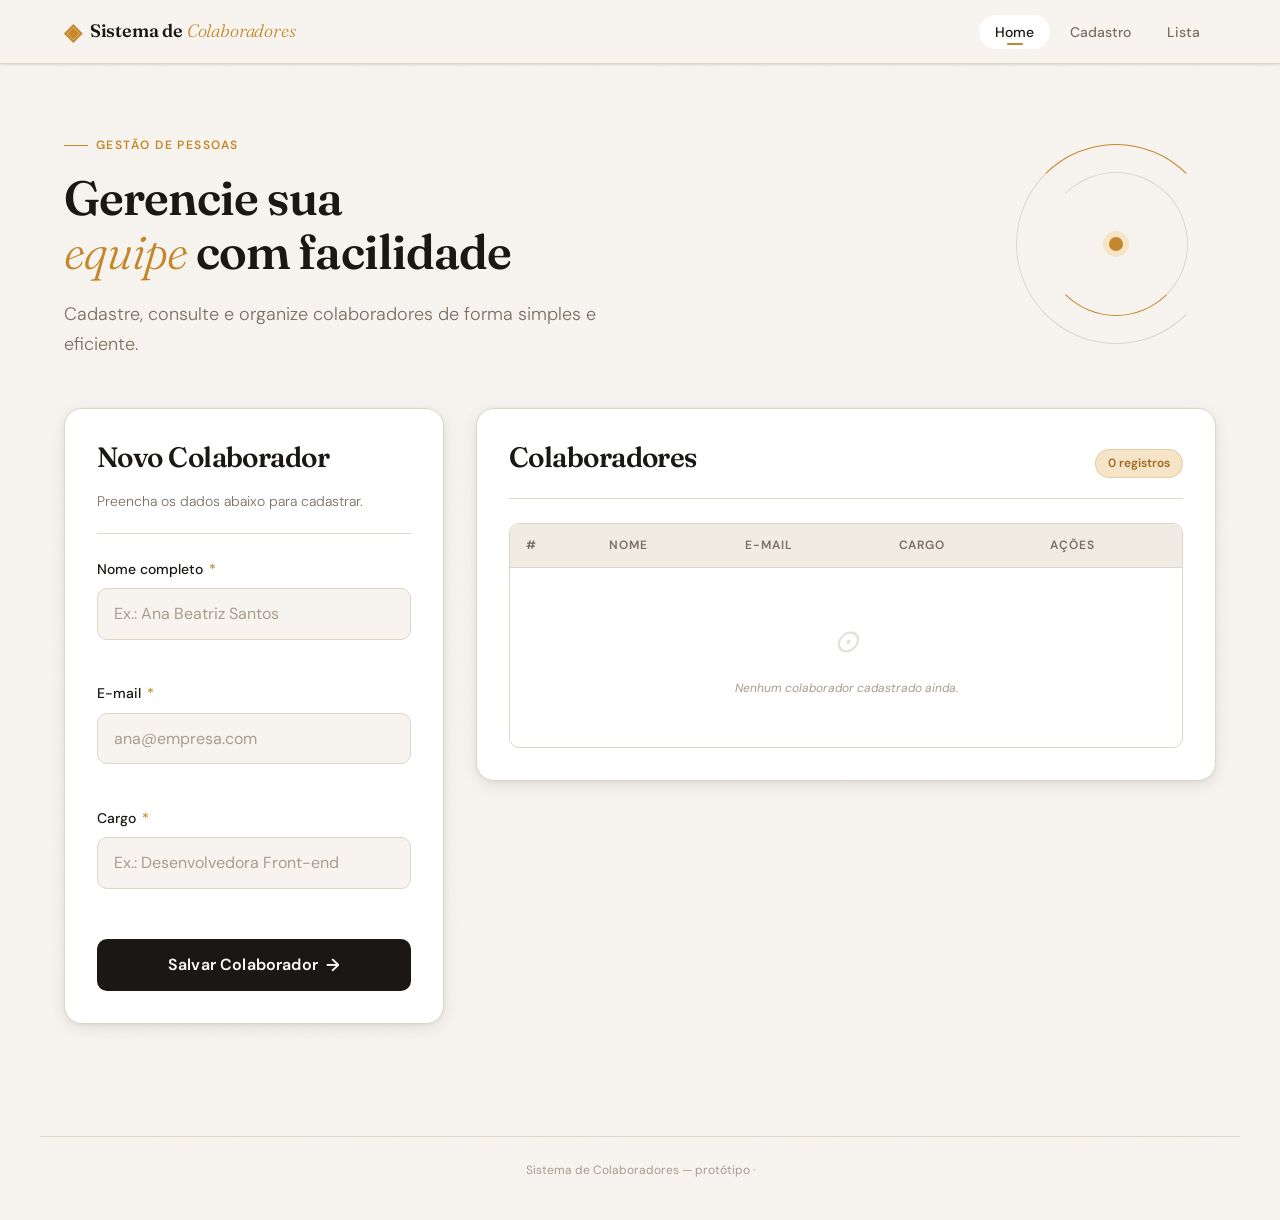
==== index.html @ d89692aa "Alterar nome da home page para index.html" ====
<!DOCTYPE html>
<html lang="pt-BR">
  <head>
    <meta charset="UTF-8" />
    <meta name="viewport" content="width=device-width, initial-scale=1.0" />
    <title>Sistema de Colaboradores</title>

    <!-- Google Fonts: Fraunces (display) + DM Sans (corpo) -->
    <link rel="preconnect" href="https://fonts.googleapis.com" />
    <link rel="preconnect" href="https://fonts.gstatic.com" crossorigin />
    <link
      href="https://fonts.googleapis.com/css2?family=Fraunces:ital,wght@0,300;0,600;1,300&family=DM+Sans:wght@300;400;500;600&display=swap"
      rel="stylesheet"
    />

    <link rel="stylesheet" href="styles.css" />
  </head>

  <body>
    <!-- ===================== CABEÇALHO ===================== -->
    <header class="header">
      <div class="header__inner">
        <!-- Logotipo / nome do sistema -->
        <div class="header__brand">
          <span class="header__brand-icon" aria-hidden="true">◈</span>
          <span class="header__brand-name">Sistema de <em>Colaboradores</em></span>
        </div>

        <!-- Botão hambúrguer (mobile) -->
        <button
          class="header__hamburger"
          id="hamburgerBtn"
          aria-label="Abrir menu"
          aria-expanded="false"
          aria-controls="mainNav"
        >
          <span></span><span></span><span></span>
        </button>

        <!-- Navegação principal -->
        <nav class="header__nav" id="mainNav" aria-label="Navegação principal">
          <ul class="nav__list" role="list">
            <li>
              <a href="#home" class="nav__link nav__link--active" data-section="home">Home</a>
            </li>
            <li>
              <a href="#cadastro" class="nav__link" data-section="cadastro">Cadastro</a>
            </li>
            <li>
              <a href="#lista" class="nav__link" data-section="lista">Lista</a>
            </li>
          </ul>
        </nav>
      </div>
    </header>

    <!-- ===================== CONTEÚDO PRINCIPAL ===================== -->
    <main class="main" id="home">

      <!-- --- Seção Hero --- -->
      <section class="hero" aria-labelledby="heroTitle">
        <div class="hero__content">
          <p class="hero__label">Gestão de pessoas</p>
          <h1 class="hero__title" id="heroTitle">
            Gerencie sua<br /><em>equipe</em> com facilidade
          </h1>
          <p class="hero__subtitle">
            Cadastre, consulte e organize colaboradores de forma simples e eficiente.
          </p>
        </div>
        <!-- Decoração geométrica -->
        <div class="hero__deco" aria-hidden="true">
          <div class="deco__ring deco__ring--1"></div>
          <div class="deco__ring deco__ring--2"></div>
          <div class="deco__dot"></div>
        </div>
      </section>

      <!-- --- Painel principal com formulário + tabela --- -->
      <div class="panel-wrapper">

        <!-- ---- Formulário de Cadastro ---- -->
        <section class="panel panel--form" id="cadastro" aria-labelledby="formTitle">
          <header class="panel__header">
            <h2 class="panel__title" id="formTitle">Novo Colaborador</h2>
            <p class="panel__subtitle">Preencha os dados abaixo para cadastrar.</p>
          </header>

          <!-- Toast de feedback (sucesso / erro) -->
          <div
            class="toast"
            id="toast"
            role="alert"
            aria-live="polite"
            aria-atomic="true"
            hidden
          ></div>

          <form class="form" id="employeeForm" novalidate>
            <!-- Nome Completo -->
            <div class="form__group" id="group-name">
              <label class="form__label" for="inputName">
                Nome completo <span class="form__required" aria-hidden="true">*</span>
              </label>
              <input
                class="form__input"
                type="text"
                id="inputName"
                name="name"
                placeholder="Ex.: Ana Beatriz Santos"
                autocomplete="name"
                aria-describedby="error-name"
                aria-required="true"
              />
              <span class="form__error" id="error-name" role="alert" aria-live="polite"></span>
            </div>

            <!-- E-mail -->
            <div class="form__group" id="group-email">
              <label class="form__label" for="inputEmail">
                E-mail <span class="form__required" aria-hidden="true">*</span>
              </label>
              <input
                class="form__input"
                type="email"
                id="inputEmail"
                name="email"
                placeholder="ana@empresa.com"
                autocomplete="email"
                aria-describedby="error-email"
                aria-required="true"
              />
              <span class="form__error" id="error-email" role="alert" aria-live="polite"></span>
            </div>

            <!-- Cargo -->
            <div class="form__group" id="group-role">
              <label class="form__label" for="inputRole">
                Cargo <span class="form__required" aria-hidden="true">*</span>
              </label>
              <input
                class="form__input"
                type="text"
                id="inputRole"
                name="role"
                placeholder="Ex.: Desenvolvedora Front-end"
                aria-describedby="error-role"
                aria-required="true"
              />
              <span class="form__error" id="error-role" role="alert" aria-live="polite"></span>
            </div>

            <!-- Botão de salvar -->
            <button class="btn btn--primary" type="submit" id="submitBtn">
              <span class="btn__text">Salvar Colaborador</span>
              <span class="btn__icon" aria-hidden="true">→</span>
            </button>
          </form>
        </section>

        <!-- ---- Tabela de Colaboradores ---- -->
        <section class="panel panel--table" id="lista" aria-labelledby="tableTitle">
          <header class="panel__header">
            <h2 class="panel__title" id="tableTitle">Colaboradores</h2>
            <!-- Contador dinâmico atualizado pelo TS -->
            <span class="badge" id="countBadge" aria-live="polite">0 registros</span>
          </header>

          <!-- Wrapper com scroll para responsividade -->
          <div class="table-wrapper" role="region" aria-label="Lista de colaboradores" tabindex="0">
            <table class="table" id="employeeTable" aria-describedby="tableTitle">
              <thead>
                <tr>
                  <th scope="col">#</th>
                  <th scope="col">Nome</th>
                  <th scope="col">E-mail</th>
                  <th scope="col">Cargo</th>
                  <th scope="col">Ações</th>
                </tr>
              </thead>
              <!-- Corpo populado dinamicamente pelo script.ts -->
              <tbody id="tableBody">
                <!-- Estado vazio exibido quando não há colaboradores -->
                <tr class="table__empty" id="emptyRow">
                  <td colspan="5">
                    <span class="table__empty-icon" aria-hidden="true">⊙</span>
                    Nenhum colaborador cadastrado ainda.
                  </td>
                </tr>
              </tbody>
            </table>
          </div>
        </section>

      </div><!-- /panel-wrapper -->
    </main>

    <!-- ===================== RODAPÉ ===================== -->
    <footer class="footer">
      <p>
        Sistema de Colaboradores &mdash; protótipo
        <span aria-hidden="true"> · </span>
        <span id="currentYear"></span>
      </p>
    </footer>

    <!--
      IMPORTANTE — TypeScript:
      O arquivo script.ts deve ser compilado para script.js antes de usar no browser.
      Execute no terminal:  tsc script.ts  (requer TypeScript instalado: npm i -g typescript)
      O tsconfig mínimo sugerido está documentado no início de script.ts.
    -->
    <script src="script.js" defer></script>
  </body>
</html>
---- styles.css ----
/*
 * styles.css — Sistema de Colaboradores
 * -------------------------------------------------------
 * Organização:
 *  1. Tokens (variáveis CSS)
 *  2. Reset / base
 *  3. Layout global
 *  4. Header & nav
 *  5. Hero
 *  6. Painéis (form + tabela)
 *  7. Formulário
 *  8. Tabela
 *  9. Toast (feedback)
 * 10. Footer
 * 11. Utilitários / animações
 * 12. Media queries (responsividade)
 */

/* =====================================================================
   1. TOKENS — todas as cores, espaçamentos e tipografia em um só lugar
   ===================================================================== */
:root {
  /* Paleta: fundo creme quente + accent âmbar + texto quase-preto */
  --clr-bg:          #F7F4EF;
  --clr-surface:     #FFFFFF;
  --clr-surface-alt: #F0EBE3;
  --clr-border:      #DDD5C8;

  --clr-accent:      #C4872B;       /* âmbar principal */
  --clr-accent-dark: #9E6A1C;       /* hover do accent */
  --clr-accent-lite: #F5E4C8;       /* tint suave */

  --clr-text:        #1A1714;       /* quase-preto quente */
  --clr-text-muted:  #7A6F63;
  --clr-text-light:  #A89C8E;

  --clr-success:     #2E7D5B;
  --clr-success-bg:  #D8F0E6;
  --clr-error:       #B03A2E;
  --clr-error-bg:    #FAE0DD;

  /* Tipografia */
  --font-display:  'Fraunces', Georgia, serif;
  --font-body:     'DM Sans', system-ui, sans-serif;

  --fs-xs:   0.75rem;
  --fs-sm:   0.875rem;
  --fs-base: 1rem;
  --fs-md:   1.125rem;
  --fs-lg:   1.375rem;
  --fs-xl:   1.75rem;
  --fs-2xl:  2.25rem;
  --fs-3xl:  3rem;

  /* Espaçamentos */
  --sp-1: 0.25rem;
  --sp-2: 0.5rem;
  --sp-3: 0.75rem;
  --sp-4: 1rem;
  --sp-5: 1.25rem;
  --sp-6: 1.5rem;
  --sp-8: 2rem;
  --sp-10: 2.5rem;
  --sp-12: 3rem;
  --sp-16: 4rem;

  /* Bordas & sombras */
  --radius-sm:  4px;
  --radius-md:  10px;
  --radius-lg:  18px;
  --radius-pill: 999px;

  --shadow-sm:  0 1px 3px rgba(0,0,0,.07), 0 1px 2px rgba(0,0,0,.05);
  --shadow-md:  0 4px 16px rgba(0,0,0,.09), 0 1px 4px rgba(0,0,0,.05);
  --shadow-lg:  0 12px 40px rgba(0,0,0,.12), 0 2px 8px rgba(0,0,0,.06);

  /* Transições */
  --ease:       cubic-bezier(.4, 0, .2, 1);
  --dur-fast:   150ms;
  --dur-base:   250ms;
  --dur-slow:   400ms;

  /* Layout */
  --max-content: 1200px;
  --header-h:    64px;
}

/* =====================================================================
   2. RESET / BASE
   ===================================================================== */
*, *::before, *::after { box-sizing: border-box; margin: 0; padding: 0; }

html {
  scroll-behavior: smooth;
  -webkit-text-size-adjust: 100%;
}

body {
  font-family: var(--font-body);
  font-size: var(--fs-base);
  line-height: 1.6;
  color: var(--clr-text);
  background-color: var(--clr-bg);
  /* Textura de grão suave para profundidade */
  background-image: url("data:image/svg+xml,%3Csvg xmlns='http://www.w3.org/2000/svg' width='300' height='300'%3E%3Cfilter id='n'%3E%3CfeTurbulence type='fractalNoise' baseFrequency='0.65' numOctaves='3' stitchTiles='stitch'/%3E%3C/filter%3E%3Crect width='300' height='300' filter='url(%23n)' opacity='0.025'/%3E%3C/svg%3E");
  min-height: 100dvh;
}

img, svg { display: block; max-width: 100%; }
button, input, select, textarea { font: inherit; }
a { color: inherit; text-decoration: none; }
ul, ol { list-style: none; }

/* Acessibilidade: foco visível */
:focus-visible {
  outline: 2px solid var(--clr-accent);
  outline-offset: 3px;
  border-radius: var(--radius-sm);
}

/* =====================================================================
   3. LAYOUT GLOBAL
   ===================================================================== */
.main {
  max-width: var(--max-content);
  margin: 0 auto;
  padding: 0 var(--sp-6) var(--sp-16);
}

/* =====================================================================
   4. HEADER & NAV
   ===================================================================== */
.header {
  position: sticky;
  top: 0;
  z-index: 100;
  height: var(--header-h);
  background: rgba(247, 244, 239, 0.88);
  backdrop-filter: blur(12px);
  -webkit-backdrop-filter: blur(12px);
  border-bottom: 1px solid var(--clr-border);
  box-shadow: var(--shadow-sm);
}

.header__inner {
  max-width: var(--max-content);
  margin: 0 auto;
  height: 100%;
  padding: 0 var(--sp-6);
  display: flex;
  align-items: center;
  justify-content: space-between;
  gap: var(--sp-4);
}

/* Logotipo */
.header__brand {
  display: flex;
  align-items: center;
  gap: var(--sp-2);
  font-family: var(--font-display);
  font-size: var(--fs-md);
  font-weight: 600;
  letter-spacing: -0.01em;
  white-space: nowrap;
}
.header__brand-icon {
  color: var(--clr-accent);
  font-size: 1.3em;
  line-height: 1;
}
.header__brand-name em {
  font-style: italic;
  font-weight: 300;
  color: var(--clr-accent);
}

/* Hamburger (mobile) */
.header__hamburger {
  display: none;
  flex-direction: column;
  justify-content: center;
  gap: 5px;
  width: 36px;
  height: 36px;
  background: none;
  border: none;
  cursor: pointer;
  padding: var(--sp-1);
  border-radius: var(--radius-sm);
  flex-shrink: 0;
}
.header__hamburger span {
  display: block;
  width: 22px;
  height: 2px;
  background: var(--clr-text);
  border-radius: 2px;
  transition: transform var(--dur-base) var(--ease),
              opacity var(--dur-base) var(--ease);
}
.header__hamburger.is-open span:nth-child(1) { transform: translateY(7px) rotate(45deg); }
.header__hamburger.is-open span:nth-child(2) { opacity: 0; transform: scaleX(0); }
.header__hamburger.is-open span:nth-child(3) { transform: translateY(-7px) rotate(-45deg); }

/* Nav links */
.nav__list {
  display: flex;
  gap: var(--sp-1);
  align-items: center;
}

.nav__link {
  position: relative;
  padding: var(--sp-2) var(--sp-4);
  font-size: var(--fs-sm);
  font-weight: 500;
  color: var(--clr-text-muted);
  border-radius: var(--radius-pill);
  transition: color var(--dur-fast) var(--ease),
              background var(--dur-fast) var(--ease);
}
.nav__link::after {
  content: '';
  position: absolute;
  bottom: 4px;
  left: 50%;
  transform: translateX(-50%) scaleX(0);
  width: 16px;
  height: 2px;
  background: var(--clr-accent);
  border-radius: 2px;
  transition: transform var(--dur-base) var(--ease);
}
.nav__link:hover,
.nav__link--active {
  color: var(--clr-text);
  background: var(--clr-surface);
}
.nav__link--active::after,
.nav__link:hover::after {
  transform: translateX(-50%) scaleX(1);
}

/* =====================================================================
   5. HERO
   ===================================================================== */
.hero {
  position: relative;
  padding: var(--sp-16) 0 var(--sp-12);
  display: flex;
  align-items: center;
  justify-content: space-between;
  gap: var(--sp-8);
  overflow: hidden;
}

.hero__content { flex: 1; min-width: 0; }

.hero__label {
  display: inline-flex;
  align-items: center;
  gap: var(--sp-2);
  font-size: var(--fs-xs);
  font-weight: 600;
  text-transform: uppercase;
  letter-spacing: 0.12em;
  color: var(--clr-accent);
  margin-bottom: var(--sp-4);
}
.hero__label::before {
  content: '';
  display: inline-block;
  width: 24px;
  height: 1px;
  background: var(--clr-accent);
}

.hero__title {
  font-family: var(--font-display);
  font-size: var(--fs-3xl);
  font-weight: 600;
  line-height: 1.12;
  letter-spacing: -0.02em;
  color: var(--clr-text);
  margin-bottom: var(--sp-5);
}
.hero__title em {
  font-style: italic;
  font-weight: 300;
  color: var(--clr-accent);
}

.hero__subtitle {
  max-width: 46ch;
  font-size: var(--fs-md);
  font-weight: 300;
  color: var(--clr-text-muted);
  line-height: 1.7;
}

/* Decoração geométrica */
.hero__deco {
  position: relative;
  width: 200px;
  height: 200px;
  flex-shrink: 0;
}
.deco__ring {
  position: absolute;
  border-radius: 50%;
  border: 1.5px solid var(--clr-border);
}
.deco__ring--1 {
  inset: 0;
  animation: spin 20s linear infinite;
  border-top-color: var(--clr-accent);
  border-right-color: transparent;
}
.deco__ring--2 {
  inset: 28px;
  animation: spin 14s linear infinite reverse;
  border-bottom-color: var(--clr-accent);
  border-left-color: transparent;
}
.deco__dot {
  position: absolute;
  inset: 50%;
  transform: translate(-50%, -50%);
  width: 14px;
  height: 14px;
  border-radius: 50%;
  background: var(--clr-accent);
  box-shadow: 0 0 0 6px var(--clr-accent-lite);
}

/* =====================================================================
   6. PAINÉIS (form + tabela lado a lado)
   ===================================================================== */
.panel-wrapper {
  display: grid;
  grid-template-columns: 380px 1fr;
  gap: var(--sp-8);
  align-items: start;
}

.panel {
  background: var(--clr-surface);
  border: 1px solid var(--clr-border);
  border-radius: var(--radius-lg);
  box-shadow: var(--shadow-md);
  padding: var(--sp-8);
  /* Animação de entrada */
  animation: fadeUp var(--dur-slow) var(--ease) both;
}
.panel--form  { animation-delay: 0.05s; }
.panel--table { animation-delay: 0.12s; }

.panel__header {
  display: flex;
  align-items: baseline;
  justify-content: space-between;
  gap: var(--sp-3);
  flex-wrap: wrap;
  margin-bottom: var(--sp-6);
  padding-bottom: var(--sp-5);
  border-bottom: 1px solid var(--clr-border);
}

.panel__title {
  font-family: var(--font-display);
  font-size: var(--fs-xl);
  font-weight: 600;
  letter-spacing: -0.02em;
  line-height: 1.2;
}

.panel__subtitle {
  font-size: var(--fs-sm);
  color: var(--clr-text-muted);
  margin-top: var(--sp-1);
  font-weight: 300;
}

/* Badge de contagem */
.badge {
  display: inline-flex;
  align-items: center;
  padding: var(--sp-1) var(--sp-3);
  background: var(--clr-accent-lite);
  color: var(--clr-accent-dark);
  font-size: var(--fs-xs);
  font-weight: 600;
  border-radius: var(--radius-pill);
  border: 1px solid rgba(196, 135, 43, 0.25);
  white-space: nowrap;
}

/* =====================================================================
   7. FORMULÁRIO
   ===================================================================== */
.form { display: flex; flex-direction: column; gap: var(--sp-5); }

.form__group { display: flex; flex-direction: column; gap: var(--sp-2); }

.form__label {
  font-size: var(--fs-sm);
  font-weight: 500;
  color: var(--clr-text);
}
.form__required { color: var(--clr-accent); margin-left: 2px; }

.form__input {
  width: 100%;
  padding: var(--sp-3) var(--sp-4);
  border: 1.5px solid var(--clr-border);
  border-radius: var(--radius-md);
  background: var(--clr-bg);
  color: var(--clr-text);
  font-size: var(--fs-base);
  transition: border-color var(--dur-fast) var(--ease),
              box-shadow var(--dur-fast) var(--ease),
              background var(--dur-fast) var(--ease);
  appearance: none;
}
.form__input::placeholder { color: var(--clr-text-light); }
.form__input:hover { border-color: var(--clr-text-muted); }
.form__input:focus {
  outline: none;
  border-color: var(--clr-accent);
  background: var(--clr-surface);
  box-shadow: 0 0 0 3px var(--clr-accent-lite);
}

/* Estado de erro */
.form__group.has-error .form__input {
  border-color: var(--clr-error);
  background: #fff8f8;
}
.form__group.has-error .form__input:focus {
  box-shadow: 0 0 0 3px var(--clr-error-bg);
}

.form__error {
  display: block;
  min-height: 1.2em;
  font-size: var(--fs-xs);
  font-weight: 500;
  color: var(--clr-error);
  animation: fadeUp 200ms var(--ease) both;
}

/* Botão principal */
.btn {
  display: inline-flex;
  align-items: center;
  justify-content: center;
  gap: var(--sp-2);
  padding: var(--sp-3) var(--sp-6);
  border: none;
  border-radius: var(--radius-md);
  font-size: var(--fs-base);
  font-weight: 600;
  cursor: pointer;
  transition: transform var(--dur-fast) var(--ease),
              box-shadow var(--dur-fast) var(--ease),
              background var(--dur-fast) var(--ease);
  user-select: none;
}
.btn--primary {
  background: var(--clr-text);
  color: #fff;
  width: 100%;
  margin-top: var(--sp-2);
  letter-spacing: 0.01em;
  position: relative;
  overflow: hidden;
}
/* Ripple no hover */
.btn--primary::before {
  content: '';
  position: absolute;
  inset: 0;
  background: var(--clr-accent);
  transform: translateX(-100%);
  transition: transform var(--dur-slow) var(--ease);
  z-index: 0;
}
.btn--primary:hover::before { transform: translateX(0); }
.btn--primary:hover { box-shadow: var(--shadow-md); }
.btn--primary:active { transform: scale(0.98); }
.btn__text, .btn__icon { position: relative; z-index: 1; }
.btn__icon {
  transition: transform var(--dur-base) var(--ease);
  font-size: 1.1em;
}
.btn--primary:hover .btn__icon { transform: translateX(4px); }

/* Botão de remover na tabela */
.btn--remove {
  background: none;
  color: var(--clr-text-light);
  border: 1px solid var(--clr-border);
  padding: var(--sp-1) var(--sp-3);
  font-size: var(--fs-xs);
  font-weight: 500;
  border-radius: var(--radius-sm);
  cursor: pointer;
  transition: color var(--dur-fast) var(--ease),
              border-color var(--dur-fast) var(--ease),
              background var(--dur-fast) var(--ease);
}
.btn--remove:hover {
  color: var(--clr-error);
  border-color: var(--clr-error);
  background: var(--clr-error-bg);
}

/* =====================================================================
   8. TABELA
   ===================================================================== */
.table-wrapper {
  overflow-x: auto;
  border-radius: var(--radius-md);
  border: 1px solid var(--clr-border);
}

.table {
  width: 100%;
  border-collapse: collapse;
  font-size: var(--fs-sm);
}

.table thead {
  background: var(--clr-surface-alt);
  border-bottom: 1px solid var(--clr-border);
}

.table th {
  padding: var(--sp-3) var(--sp-4);
  text-align: left;
  font-size: var(--fs-xs);
  font-weight: 600;
  text-transform: uppercase;
  letter-spacing: 0.08em;
  color: var(--clr-text-muted);
  white-space: nowrap;
}

.table td {
  padding: var(--sp-4);
  border-bottom: 1px solid var(--clr-border);
  vertical-align: middle;
  color: var(--clr-text);
}

.table tbody tr:last-child td { border-bottom: none; }

.table tbody tr {
  transition: background var(--dur-fast) var(--ease);
}
.table tbody tr:hover { background: var(--clr-bg); }

/* Linha de entrada (adicionada pelo JS) */
.table tbody tr.row-enter {
  animation: rowSlideIn 350ms var(--ease) both;
}

/* Estado vazio */
.table__empty td {
  text-align: center;
  padding: var(--sp-12) var(--sp-4);
  color: var(--clr-text-muted);
  font-size: var(--fs-sm);
  font-style: italic;
}
.table__empty-icon {
  display: block;
  font-size: 2rem;
  margin-bottom: var(--sp-3);
  opacity: 0.3;
}

/* Número de linha */
.table td:first-child {
  font-size: var(--fs-xs);
  color: var(--clr-text-light);
  font-variant-numeric: tabular-nums;
  width: 2.5rem;
}

/* =====================================================================
   9. TOAST (feedback visual)
   ===================================================================== */
.toast {
  display: flex;
  align-items: center;
  gap: var(--sp-3);
  padding: var(--sp-3) var(--sp-5);
  border-radius: var(--radius-md);
  font-size: var(--fs-sm);
  font-weight: 500;
  margin-bottom: var(--sp-5);
  animation: fadeUp var(--dur-base) var(--ease) both;
}
.toast[hidden] { display: none; }

.toast--success {
  background: var(--clr-success-bg);
  color: var(--clr-success);
  border: 1px solid rgba(46, 125, 91, .25);
}
.toast--error {
  background: var(--clr-error-bg);
  color: var(--clr-error);
  border: 1px solid rgba(176, 58, 46, .25);
}

/* =====================================================================
   10. FOOTER
   ===================================================================== */
.footer {
  max-width: var(--max-content);
  margin: var(--sp-12) auto 0;
  padding: var(--sp-6) var(--sp-6) var(--sp-10);
  text-align: center;
  font-size: var(--fs-xs);
  color: var(--clr-text-light);
  border-top: 1px solid var(--clr-border);
}

/* =====================================================================
   11. ANIMAÇÕES
   ===================================================================== */
@keyframes fadeUp {
  from { opacity: 0; transform: translateY(10px); }
  to   { opacity: 1; transform: translateY(0); }
}

@keyframes spin {
  to { transform: rotate(360deg); }
}

@keyframes rowSlideIn {
  from { opacity: 0; transform: translateX(-12px); }
  to   { opacity: 1; transform: translateX(0); }
}

/* =====================================================================
   12. RESPONSIVIDADE
   ===================================================================== */

/* Tablet: coluna única */
@media (max-width: 900px) {
  .panel-wrapper {
    grid-template-columns: 1fr;
  }
  .hero__deco { display: none; }
  .hero__title { font-size: var(--fs-2xl); }
}

/* Mobile */
@media (max-width: 600px) {
  :root { --sp-6: 1rem; }

  .header__nav {
    display: none;
    position: fixed;
    inset: var(--header-h) 0 0;
    background: rgba(247, 244, 239, 0.97);
    backdrop-filter: blur(12px);
    -webkit-backdrop-filter: blur(12px);
    padding: var(--sp-8) var(--sp-6);
    border-top: 1px solid var(--clr-border);
    z-index: 99;
  }
  .header__nav.is-open { display: block; }
  .header__hamburger { display: flex; }

  .nav__list {
    flex-direction: column;
    align-items: flex-start;
    gap: var(--sp-2);
  }
  .nav__link {
    font-size: var(--fs-lg);
    padding: var(--sp-3) var(--sp-4);
    width: 100%;
  }

  .hero { padding: var(--sp-10) 0 var(--sp-8); }
  .hero__title { font-size: var(--fs-xl); }
  .hero__subtitle { font-size: var(--fs-base); }

  .panel { padding: var(--sp-6); }

  /* Ocultar colunas menos importantes em telas pequenas */
  .table th:nth-child(3),
  .table td:nth-child(3) { display: none; }
}
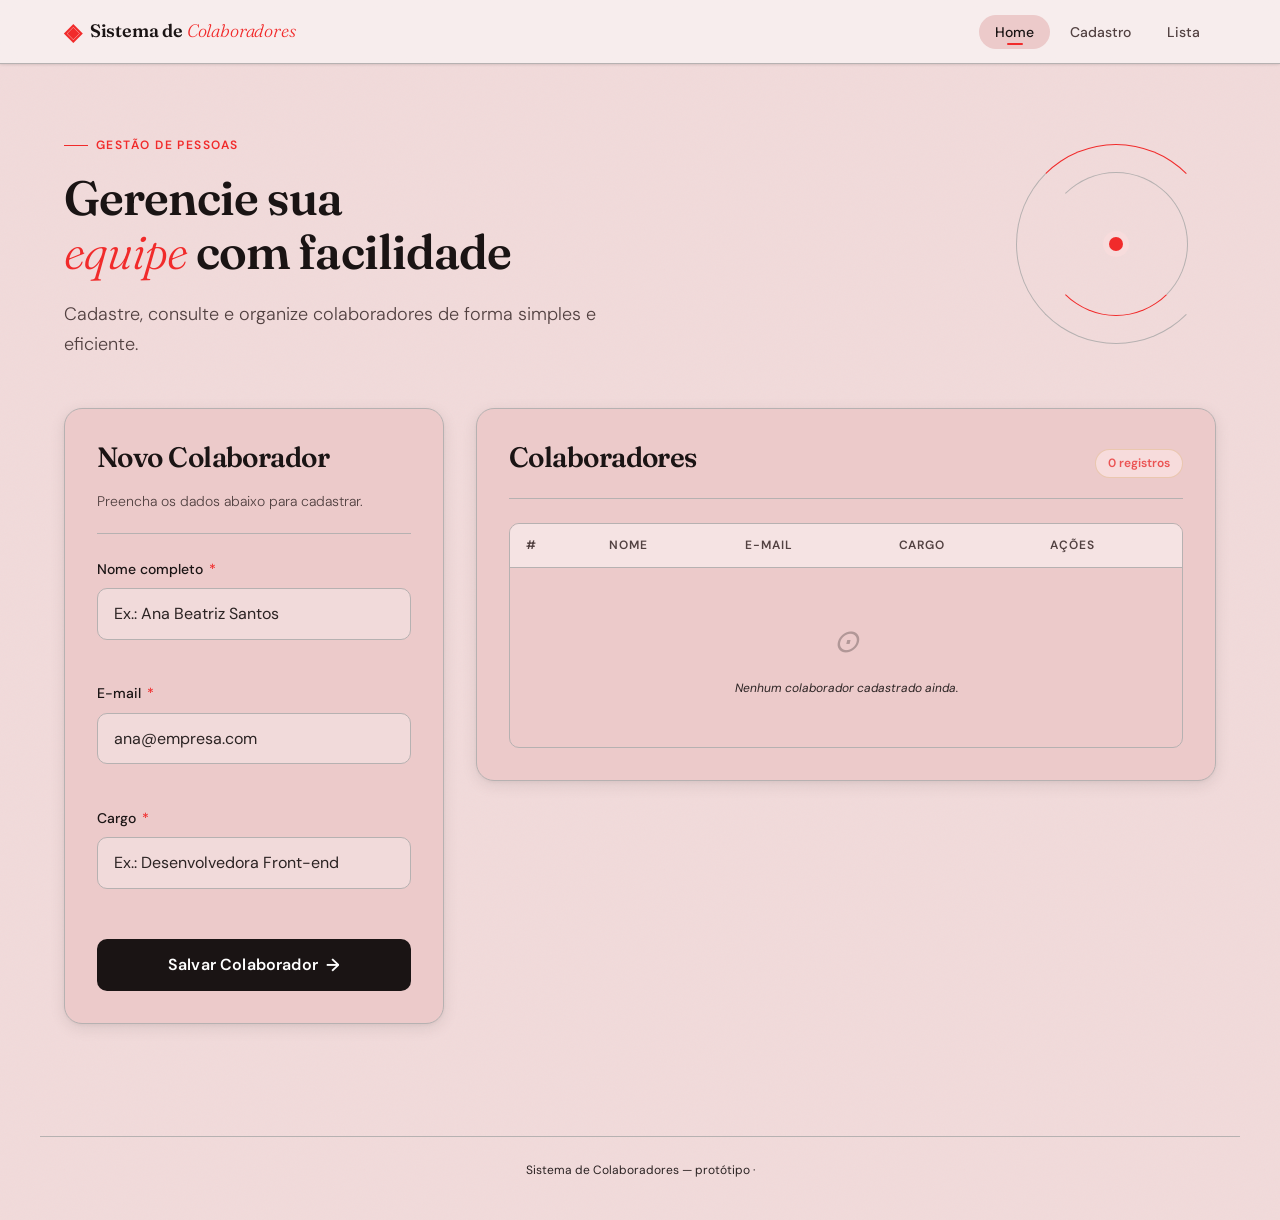
==== commit dff4cc9e: "Alteração da paleta de cores" ====
--- a/index.html
+++ b/index.html
@@ -13,7 +13,7 @@
       rel="stylesheet"
     />
 
-    <link rel="stylesheet" href="styles.css" />
+    <link rel="stylesheet" href="css/styles.css" />
   </head>
 
   <body>
--- a/css/styles.css
+++ b/css/styles.css
@@ -0,0 +1,700 @@
+/*
+ * styles.css — Sistema de Colaboradores
+ * -------------------------------------------------------
+ * Organização:
+ *  1. Tokens (variáveis CSS)
+ *  2. Reset / base
+ *  3. Layout global
+ *  4. Header & nav
+ *  5. Hero
+ *  6. Painéis (form + tabela)
+ *  7. Formulário
+ *  8. Tabela
+ *  9. Toast (feedback)
+ * 10. Footer
+ * 11. Utilitários / animações
+ * 12. Media queries (responsividade)
+ */
+
+/* =====================================================================
+   1. TOKENS — todas as cores, espaçamentos e tipografia em um só lugar
+   ===================================================================== */
+:root {
+  /* Paleta: fundo creme quente + accent âmbar + texto quase-preto */
+  --clr-bg:          #f1dada;
+  --clr-surface:     #eccaca;
+  --clr-surface-alt: #f5e3e3;
+  --clr-border:      #b6b1b1;
+
+  --clr-accent:      #f12b2b;       /* âmbar principal */
+  --clr-accent-dark: #eb5353;       /* hover do accent */
+  --clr-accent-lite: #f7dcdc;       /* tint suave */
+
+  --clr-text:        #1a1414;       /* quase-preto quente */
+  --clr-text-muted:  #524141;
+  --clr-text-light:  #2b2323;
+
+  --clr-success:     #2E7D5B;
+  --clr-success-bg:  #D8F0E6;
+  --clr-error:       #B03A2E;
+  --clr-error-bg:    #FAE0DD;
+
+  /* Tipografia */
+  --font-display:  'Fraunces', Georgia, serif;
+  --font-body:     'DM Sans', system-ui, sans-serif;
+
+  --fs-xs:   0.75rem;
+  --fs-sm:   0.875rem;
+  --fs-base: 1rem;
+  --fs-md:   1.125rem;
+  --fs-lg:   1.375rem;
+  --fs-xl:   1.75rem;
+  --fs-2xl:  2.25rem;
+  --fs-3xl:  3rem;
+
+  /* Espaçamentos */
+  --sp-1: 0.25rem;
+  --sp-2: 0.5rem;
+  --sp-3: 0.75rem;
+  --sp-4: 1rem;
+  --sp-5: 1.25rem;
+  --sp-6: 1.5rem;
+  --sp-8: 2rem;
+  --sp-10: 2.5rem;
+  --sp-12: 3rem;
+  --sp-16: 4rem;
+
+  /* Bordas & sombras */
+  --radius-sm:  4px;
+  --radius-md:  10px;
+  --radius-lg:  18px;
+  --radius-pill: 999px;
+
+  --shadow-sm:  0 1px 3px rgba(0,0,0,.07), 0 1px 2px rgba(0,0,0,.05);
+  --shadow-md:  0 4px 16px rgba(0,0,0,.09), 0 1px 4px rgba(0,0,0,.05);
+  --shadow-lg:  0 12px 40px rgba(0,0,0,.12), 0 2px 8px rgba(0,0,0,.06);
+
+  /* Transições */
+  --ease:       cubic-bezier(.4, 0, .2, 1);
+  --dur-fast:   150ms;
+  --dur-base:   250ms;
+  --dur-slow:   400ms;
+
+  /* Layout */
+  --max-content: 1200px;
+  --header-h:    64px;
+}
+
+/* =====================================================================
+   2. RESET / BASE
+   ===================================================================== */
+*, *::before, *::after { box-sizing: border-box; margin: 0; padding: 0; }
+
+html {
+  scroll-behavior: smooth;
+  -webkit-text-size-adjust: 100%;
+}
+
+body {
+  font-family: var(--font-body);
+  font-size: var(--fs-base);
+  line-height: 1.6;
+  color: var(--clr-text);
+  background-color: var(--clr-bg);
+  /* Textura de grão suave para profundidade */
+  background-image: url("data:image/svg+xml,%3Csvg xmlns='http://www.w3.org/2000/svg' width='300' height='300'%3E%3Cfilter id='n'%3E%3CfeTurbulence type='fractalNoise' baseFrequency='0.65' numOctaves='3' stitchTiles='stitch'/%3E%3C/filter%3E%3Crect width='300' height='300' filter='url(%23n)' opacity='0.025'/%3E%3C/svg%3E");
+  min-height: 100dvh;
+}
+
+img, svg { display: block; max-width: 100%; }
+button, input, select, textarea { font: inherit; }
+a { color: inherit; text-decoration: none; }
+ul, ol { list-style: none; }
+
+/* Acessibilidade: foco visível */
+:focus-visible {
+  outline: 2px solid var(--clr-accent);
+  outline-offset: 3px;
+  border-radius: var(--radius-sm);
+}
+
+/* =====================================================================
+   3. LAYOUT GLOBAL
+   ===================================================================== */
+.main {
+  max-width: var(--max-content);
+  margin: 0 auto;
+  padding: 0 var(--sp-6) var(--sp-16);
+}
+
+/* =====================================================================
+   4. HEADER & NAV
+   ===================================================================== */
+.header {
+  position: sticky;
+  top: 0;
+  z-index: 100;
+  height: var(--header-h);
+  background: rgba(247, 239, 239, 0.88);
+  backdrop-filter: blur(12px);
+  -webkit-backdrop-filter: blur(12px);
+  border-bottom: 1px solid var(--clr-border);
+  box-shadow: var(--shadow-sm);
+}
+
+.header__inner {
+  max-width: var(--max-content);
+  margin: 0 auto;
+  height: 100%;
+  padding: 0 var(--sp-6);
+  display: flex;
+  align-items: center;
+  justify-content: space-between;
+  gap: var(--sp-4);
+}
+
+/* Logotipo */
+.header__brand {
+  display: flex;
+  align-items: center;
+  gap: var(--sp-2);
+  font-family: var(--font-display);
+  font-size: var(--fs-md);
+  font-weight: 600;
+  letter-spacing: -0.01em;
+  white-space: nowrap;
+}
+.header__brand-icon {
+  color: var(--clr-accent);
+  font-size: 1.3em;
+  line-height: 1;
+}
+.header__brand-name em {
+  font-style: italic;
+  font-weight: 300;
+  color: var(--clr-accent);
+}
+
+/* Hamburger (mobile) */
+.header__hamburger {
+  display: none;
+  flex-direction: column;
+  justify-content: center;
+  gap: 5px;
+  width: 36px;
+  height: 36px;
+  background: none;
+  border: none;
+  cursor: pointer;
+  padding: var(--sp-1);
+  border-radius: var(--radius-sm);
+  flex-shrink: 0;
+}
+.header__hamburger span {
+  display: block;
+  width: 22px;
+  height: 2px;
+  background: var(--clr-text);
+  border-radius: 2px;
+  transition: transform var(--dur-base) var(--ease),
+              opacity var(--dur-base) var(--ease);
+}
+.header__hamburger.is-open span:nth-child(1) { transform: translateY(7px) rotate(45deg); }
+.header__hamburger.is-open span:nth-child(2) { opacity: 0; transform: scaleX(0); }
+.header__hamburger.is-open span:nth-child(3) { transform: translateY(-7px) rotate(-45deg); }
+
+/* Nav links */
+.nav__list {
+  display: flex;
+  gap: var(--sp-1);
+  align-items: center;
+}
+
+.nav__link {
+  position: relative;
+  padding: var(--sp-2) var(--sp-4);
+  font-size: var(--fs-sm);
+  font-weight: 500;
+  color: var(--clr-text-muted);
+  border-radius: var(--radius-pill);
+  transition: color var(--dur-fast) var(--ease),
+              background var(--dur-fast) var(--ease);
+}
+.nav__link::after {
+  content: '';
+  position: absolute;
+  bottom: 4px;
+  left: 50%;
+  transform: translateX(-50%) scaleX(0);
+  width: 16px;
+  height: 2px;
+  background: var(--clr-accent);
+  border-radius: 2px;
+  transition: transform var(--dur-base) var(--ease);
+}
+.nav__link:hover,
+.nav__link--active {
+  color: var(--clr-text);
+  background: var(--clr-surface);
+}
+.nav__link--active::after,
+.nav__link:hover::after {
+  transform: translateX(-50%) scaleX(1);
+}
+
+/* =====================================================================
+   5. HERO
+   ===================================================================== */
+.hero {
+  position: relative;
+  padding: var(--sp-16) 0 var(--sp-12);
+  display: flex;
+  align-items: center;
+  justify-content: space-between;
+  gap: var(--sp-8);
+  overflow: hidden;
+}
+
+.hero__content { flex: 1; min-width: 0; }
+
+.hero__label {
+  display: inline-flex;
+  align-items: center;
+  gap: var(--sp-2);
+  font-size: var(--fs-xs);
+  font-weight: 600;
+  text-transform: uppercase;
+  letter-spacing: 0.12em;
+  color: var(--clr-accent);
+  margin-bottom: var(--sp-4);
+}
+.hero__label::before {
+  content: '';
+  display: inline-block;
+  width: 24px;
+  height: 1px;
+  background: var(--clr-accent);
+}
+
+.hero__title {
+  font-family: var(--font-display);
+  font-size: var(--fs-3xl);
+  font-weight: 600;
+  line-height: 1.12;
+  letter-spacing: -0.02em;
+  color: var(--clr-text);
+  margin-bottom: var(--sp-5);
+}
+.hero__title em {
+  font-style: italic;
+  font-weight: 300;
+  color: var(--clr-accent);
+}
+
+.hero__subtitle {
+  max-width: 46ch;
+  font-size: var(--fs-md);
+  font-weight: 300;
+  color: var(--clr-text-muted);
+  line-height: 1.7;
+}
+
+/* Decoração geométrica */
+.hero__deco {
+  position: relative;
+  width: 200px;
+  height: 200px;
+  flex-shrink: 0;
+}
+.deco__ring {
+  position: absolute;
+  border-radius: 50%;
+  border: 1.5px solid var(--clr-border);
+}
+.deco__ring--1 {
+  inset: 0;
+  animation: spin 20s linear infinite;
+  border-top-color: var(--clr-accent);
+  border-right-color: transparent;
+}
+.deco__ring--2 {
+  inset: 28px;
+  animation: spin 14s linear infinite reverse;
+  border-bottom-color: var(--clr-accent);
+  border-left-color: transparent;
+}
+.deco__dot {
+  position: absolute;
+  inset: 50%;
+  transform: translate(-50%, -50%);
+  width: 14px;
+  height: 14px;
+  border-radius: 50%;
+  background: var(--clr-accent);
+  box-shadow: 0 0 0 6px var(--clr-accent-lite);
+}
+
+/* =====================================================================
+   6. PAINÉIS (form + tabela lado a lado)
+   ===================================================================== */
+.panel-wrapper {
+  display: grid;
+  grid-template-columns: 380px 1fr;
+  gap: var(--sp-8);
+  align-items: start;
+}
+
+.panel {
+  background: var(--clr-surface);
+  border: 1px solid var(--clr-border);
+  border-radius: var(--radius-lg);
+  box-shadow: var(--shadow-md);
+  padding: var(--sp-8);
+  /* Animação de entrada */
+  animation: fadeUp var(--dur-slow) var(--ease) both;
+}
+.panel--form  { animation-delay: 0.05s; }
+.panel--table { animation-delay: 0.12s; }
+
+.panel__header {
+  display: flex;
+  align-items: baseline;
+  justify-content: space-between;
+  gap: var(--sp-3);
+  flex-wrap: wrap;
+  margin-bottom: var(--sp-6);
+  padding-bottom: var(--sp-5);
+  border-bottom: 1px solid var(--clr-border);
+}
+
+.panel__title {
+  font-family: var(--font-display);
+  font-size: var(--fs-xl);
+  font-weight: 600;
+  letter-spacing: -0.02em;
+  line-height: 1.2;
+}
+
+.panel__subtitle {
+  font-size: var(--fs-sm);
+  color: var(--clr-text-muted);
+  margin-top: var(--sp-1);
+  font-weight: 300;
+}
+
+/* Badge de contagem */
+.badge {
+  display: inline-flex;
+  align-items: center;
+  padding: var(--sp-1) var(--sp-3);
+  background: var(--clr-accent-lite);
+  color: var(--clr-accent-dark);
+  font-size: var(--fs-xs);
+  font-weight: 600;
+  border-radius: var(--radius-pill);
+  border: 1px solid rgba(196, 135, 43, 0.25);
+  white-space: nowrap;
+}
+
+/* =====================================================================
+   7. FORMULÁRIO
+   ===================================================================== */
+.form { display: flex; flex-direction: column; gap: var(--sp-5); }
+
+.form__group { display: flex; flex-direction: column; gap: var(--sp-2); }
+
+.form__label {
+  font-size: var(--fs-sm);
+  font-weight: 500;
+  color: var(--clr-text);
+}
+.form__required { color: var(--clr-accent); margin-left: 2px; }
+
+.form__input {
+  width: 100%;
+  padding: var(--sp-3) var(--sp-4);
+  border: 1.5px solid var(--clr-border);
+  border-radius: var(--radius-md);
+  background: var(--clr-bg);
+  color: var(--clr-text);
+  font-size: var(--fs-base);
+  transition: border-color var(--dur-fast) var(--ease),
+              box-shadow var(--dur-fast) var(--ease),
+              background var(--dur-fast) var(--ease);
+  appearance: none;
+}
+.form__input::placeholder { color: var(--clr-text-light); }
+.form__input:hover { border-color: var(--clr-text-muted); }
+.form__input:focus {
+  outline: none;
+  border-color: var(--clr-accent);
+  background: var(--clr-surface);
+  box-shadow: 0 0 0 3px var(--clr-accent-lite);
+}
+
+/* Estado de erro */
+.form__group.has-error .form__input {
+  border-color: var(--clr-error);
+  background: #fff8f8;
+}
+.form__group.has-error .form__input:focus {
+  box-shadow: 0 0 0 3px var(--clr-error-bg);
+}
+
+.form__error {
+  display: block;
+  min-height: 1.2em;
+  font-size: var(--fs-xs);
+  font-weight: 500;
+  color: var(--clr-error);
+  animation: fadeUp 200ms var(--ease) both;
+}
+
+/* Botão principal */
+.btn {
+  display: inline-flex;
+  align-items: center;
+  justify-content: center;
+  gap: var(--sp-2);
+  padding: var(--sp-3) var(--sp-6);
+  border: none;
+  border-radius: var(--radius-md);
+  font-size: var(--fs-base);
+  font-weight: 600;
+  cursor: pointer;
+  transition: transform var(--dur-fast) var(--ease),
+              box-shadow var(--dur-fast) var(--ease),
+              background var(--dur-fast) var(--ease);
+  user-select: none;
+}
+.btn--primary {
+  background: var(--clr-text);
+  color: #fff;
+  width: 100%;
+  margin-top: var(--sp-2);
+  letter-spacing: 0.01em;
+  position: relative;
+  overflow: hidden;
+}
+/* Ripple no hover */
+.btn--primary::before {
+  content: '';
+  position: absolute;
+  inset: 0;
+  background: var(--clr-accent);
+  transform: translateX(-100%);
+  transition: transform var(--dur-slow) var(--ease);
+  z-index: 0;
+}
+.btn--primary:hover::before { transform: translateX(0); }
+.btn--primary:hover { box-shadow: var(--shadow-md); }
+.btn--primary:active { transform: scale(0.98); }
+.btn__text, .btn__icon { position: relative; z-index: 1; }
+.btn__icon {
+  transition: transform var(--dur-base) var(--ease);
+  font-size: 1.1em;
+}
+.btn--primary:hover .btn__icon { transform: translateX(4px); }
+
+/* Botão de remover na tabela */
+.btn--remove {
+  background: none;
+  color: var(--clr-text-light);
+  border: 1px solid var(--clr-border);
+  padding: var(--sp-1) var(--sp-3);
+  font-size: var(--fs-xs);
+  font-weight: 500;
+  border-radius: var(--radius-sm);
+  cursor: pointer;
+  transition: color var(--dur-fast) var(--ease),
+              border-color var(--dur-fast) var(--ease),
+              background var(--dur-fast) var(--ease);
+}
+.btn--remove:hover {
+  color: var(--clr-error);
+  border-color: var(--clr-error);
+  background: var(--clr-error-bg);
+}
+
+/* =====================================================================
+   8. TABELA
+   ===================================================================== */
+.table-wrapper {
+  overflow-x: auto;
+  border-radius: var(--radius-md);
+  border: 1px solid var(--clr-border);
+}
+
+.table {
+  width: 100%;
+  border-collapse: collapse;
+  font-size: var(--fs-sm);
+}
+
+.table thead {
+  background: var(--clr-surface-alt);
+  border-bottom: 1px solid var(--clr-border);
+}
+
+.table th {
+  padding: var(--sp-3) var(--sp-4);
+  text-align: left;
+  font-size: var(--fs-xs);
+  font-weight: 600;
+  text-transform: uppercase;
+  letter-spacing: 0.08em;
+  color: var(--clr-text-muted);
+  white-space: nowrap;
+}
+
+.table td {
+  padding: var(--sp-4);
+  border-bottom: 1px solid var(--clr-border);
+  vertical-align: middle;
+  color: var(--clr-text);
+}
+
+.table tbody tr:last-child td { border-bottom: none; }
+
+.table tbody tr {
+  transition: background var(--dur-fast) var(--ease);
+}
+.table tbody tr:hover { background: var(--clr-bg); }
+
+/* Linha de entrada (adicionada pelo JS) */
+.table tbody tr.row-enter {
+  animation: rowSlideIn 350ms var(--ease) both;
+}
+
+/* Estado vazio */
+.table__empty td {
+  text-align: center;
+  padding: var(--sp-12) var(--sp-4);
+  color: var(--clr-text-muted);
+  font-size: var(--fs-sm);
+  font-style: italic;
+}
+.table__empty-icon {
+  display: block;
+  font-size: 2rem;
+  margin-bottom: var(--sp-3);
+  opacity: 0.3;
+}
+
+/* Número de linha */
+.table td:first-child {
+  font-size: var(--fs-xs);
+  color: var(--clr-text-light);
+  font-variant-numeric: tabular-nums;
+  width: 2.5rem;
+}
+
+/* =====================================================================
+   9. TOAST (feedback visual)
+   ===================================================================== */
+.toast {
+  display: flex;
+  align-items: center;
+  gap: var(--sp-3);
+  padding: var(--sp-3) var(--sp-5);
+  border-radius: var(--radius-md);
+  font-size: var(--fs-sm);
+  font-weight: 500;
+  margin-bottom: var(--sp-5);
+  animation: fadeUp var(--dur-base) var(--ease) both;
+}
+.toast[hidden] { display: none; }
+
+.toast--success {
+  background: var(--clr-success-bg);
+  color: var(--clr-success);
+  border: 1px solid rgba(46, 125, 91, .25);
+}
+.toast--error {
+  background: var(--clr-error-bg);
+  color: var(--clr-error);
+  border: 1px solid rgba(176, 58, 46, .25);
+}
+
+/* =====================================================================
+   10. FOOTER
+   ===================================================================== */
+.footer {
+  max-width: var(--max-content);
+  margin: var(--sp-12) auto 0;
+  padding: var(--sp-6) var(--sp-6) var(--sp-10);
+  text-align: center;
+  font-size: var(--fs-xs);
+  color: var(--clr-text-light);
+  border-top: 1px solid var(--clr-border);
+}
+
+/* =====================================================================
+   11. ANIMAÇÕES
+   ===================================================================== */
+@keyframes fadeUp {
+  from { opacity: 0; transform: translateY(10px); }
+  to   { opacity: 1; transform: translateY(0); }
+}
+
+@keyframes spin {
+  to { transform: rotate(360deg); }
+}
+
+@keyframes rowSlideIn {
+  from { opacity: 0; transform: translateX(-12px); }
+  to   { opacity: 1; transform: translateX(0); }
+}
+
+/* =====================================================================
+   12. RESPONSIVIDADE
+   ===================================================================== */
+
+/* Tablet: coluna única */
+@media (max-width: 900px) {
+  .panel-wrapper {
+    grid-template-columns: 1fr;
+  }
+  .hero__deco { display: none; }
+  .hero__title { font-size: var(--fs-2xl); }
+}
+
+/* Mobile */
+@media (max-width: 600px) {
+  :root { --sp-6: 1rem; }
+
+  .header__nav {
+    display: none;
+    position: fixed;
+    inset: var(--header-h) 0 0;
+    background: rgba(247, 244, 239, 0.97);
+    backdrop-filter: blur(12px);
+    -webkit-backdrop-filter: blur(12px);
+    padding: var(--sp-8) var(--sp-6);
+    border-top: 1px solid var(--clr-border);
+    z-index: 99;
+  }
+  .header__nav.is-open { display: block; }
+  .header__hamburger { display: flex; }
+
+  .nav__list {
+    flex-direction: column;
+    align-items: flex-start;
+    gap: var(--sp-2);
+  }
+  .nav__link {
+    font-size: var(--fs-lg);
+    padding: var(--sp-3) var(--sp-4);
+    width: 100%;
+  }
+
+  .hero { padding: var(--sp-10) 0 var(--sp-8); }
+  .hero__title { font-size: var(--fs-xl); }
+  .hero__subtitle { font-size: var(--fs-base); }
+
+  .panel { padding: var(--sp-6); }
+
+  /* Ocultar colunas menos importantes em telas pequenas */
+  .table th:nth-child(3),
+  .table td:nth-child(3) { display: none; }
+}
